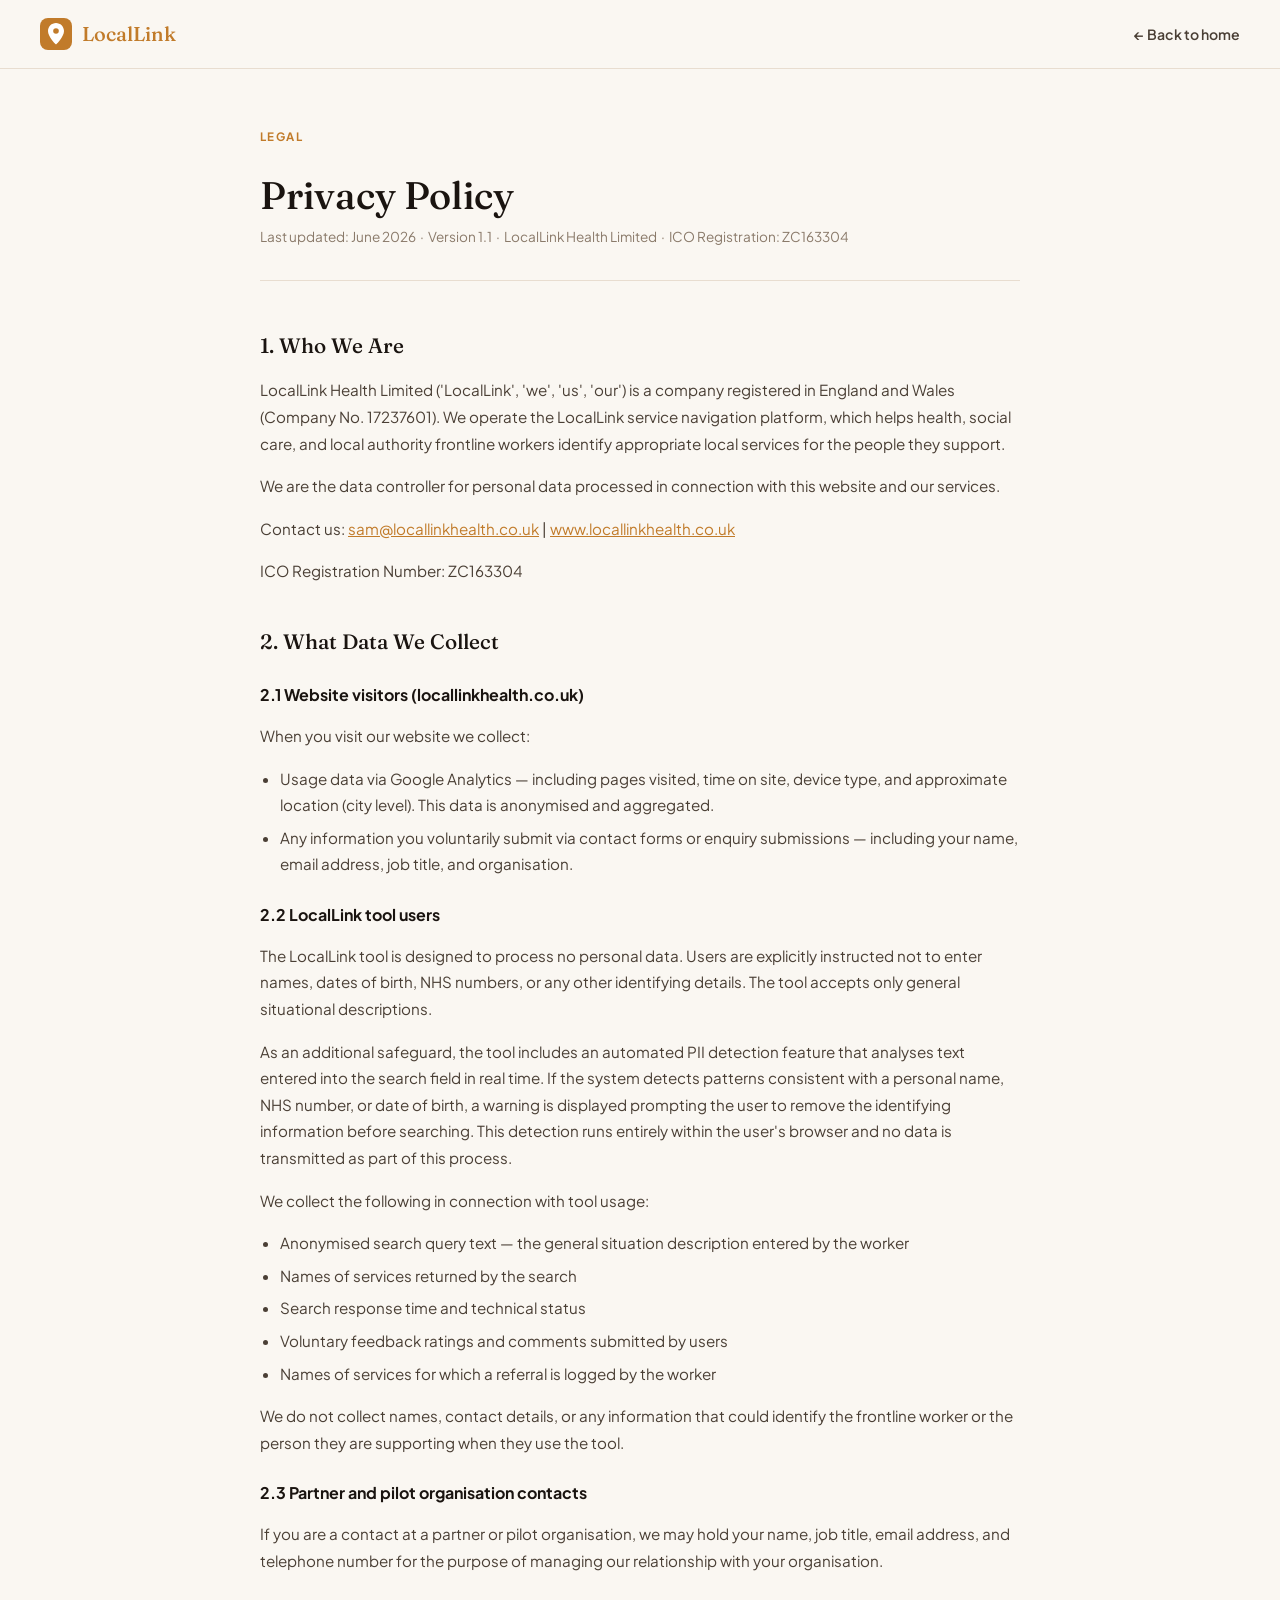
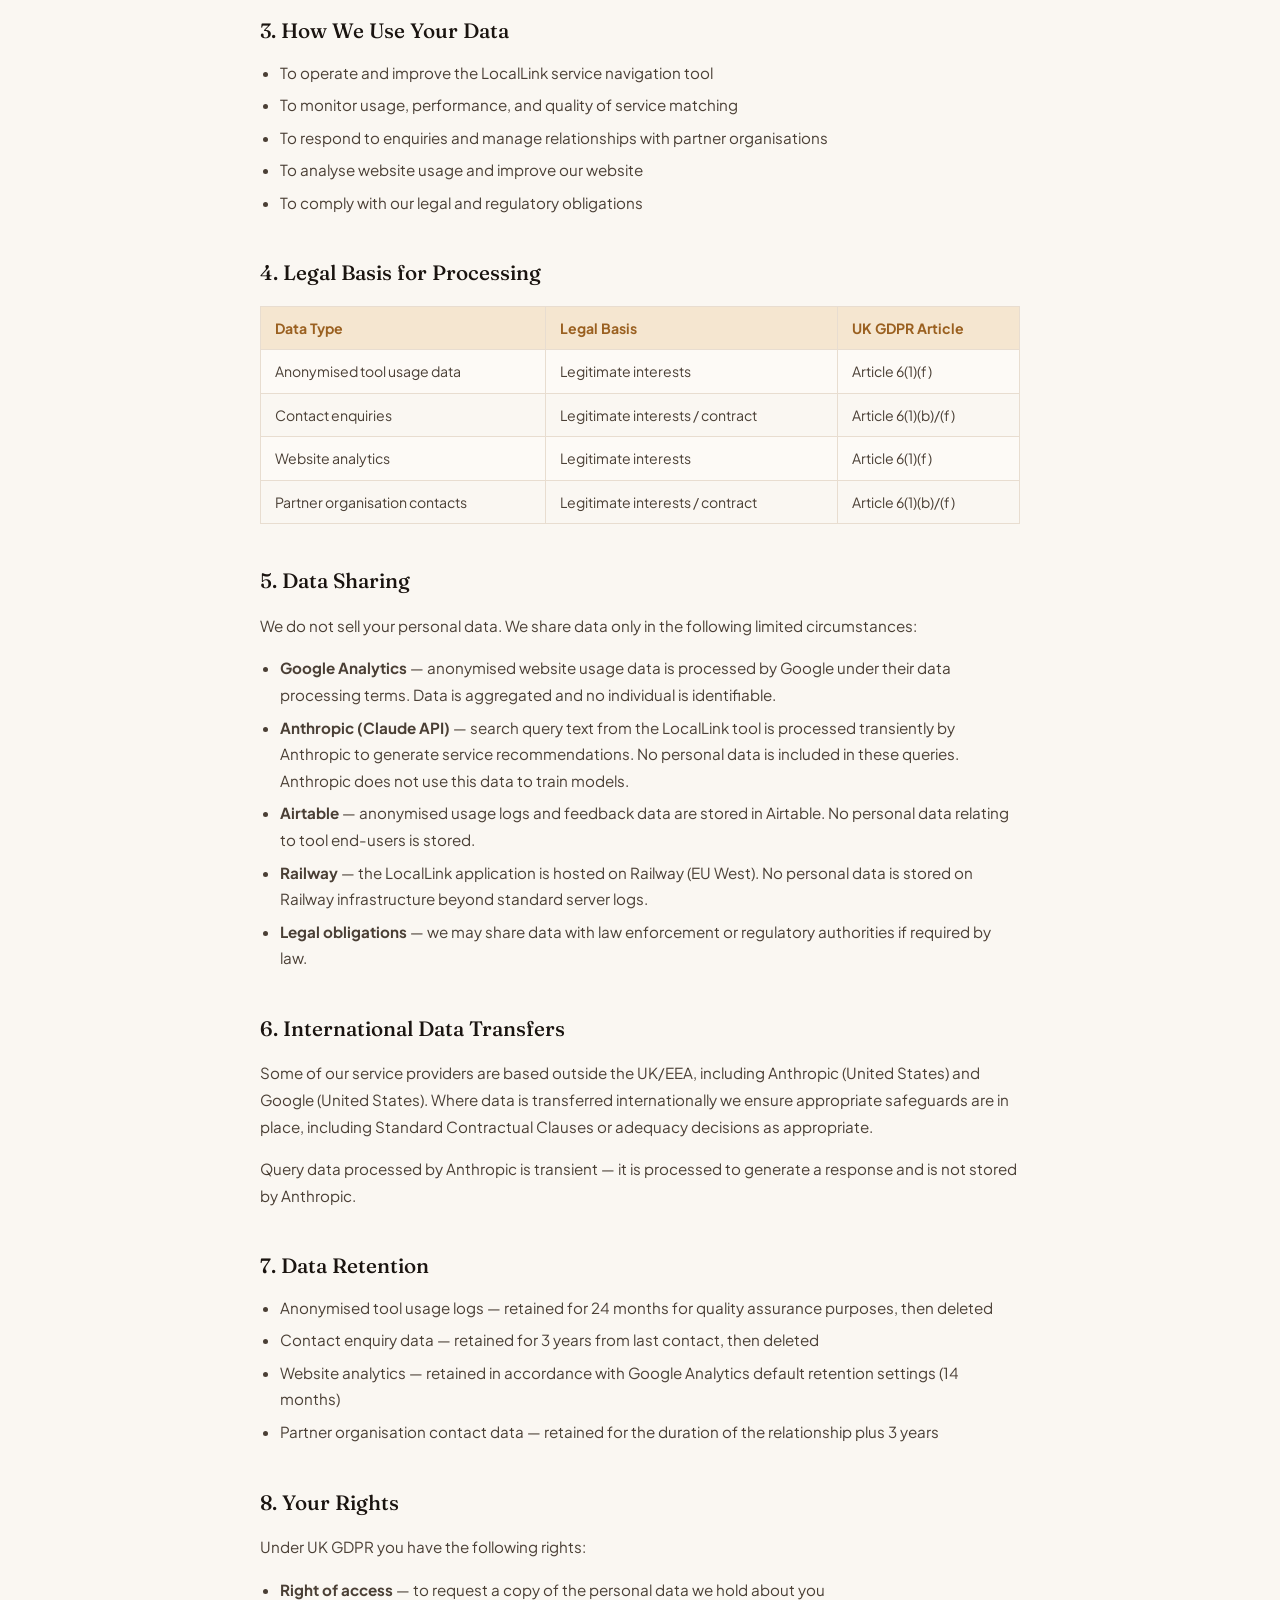
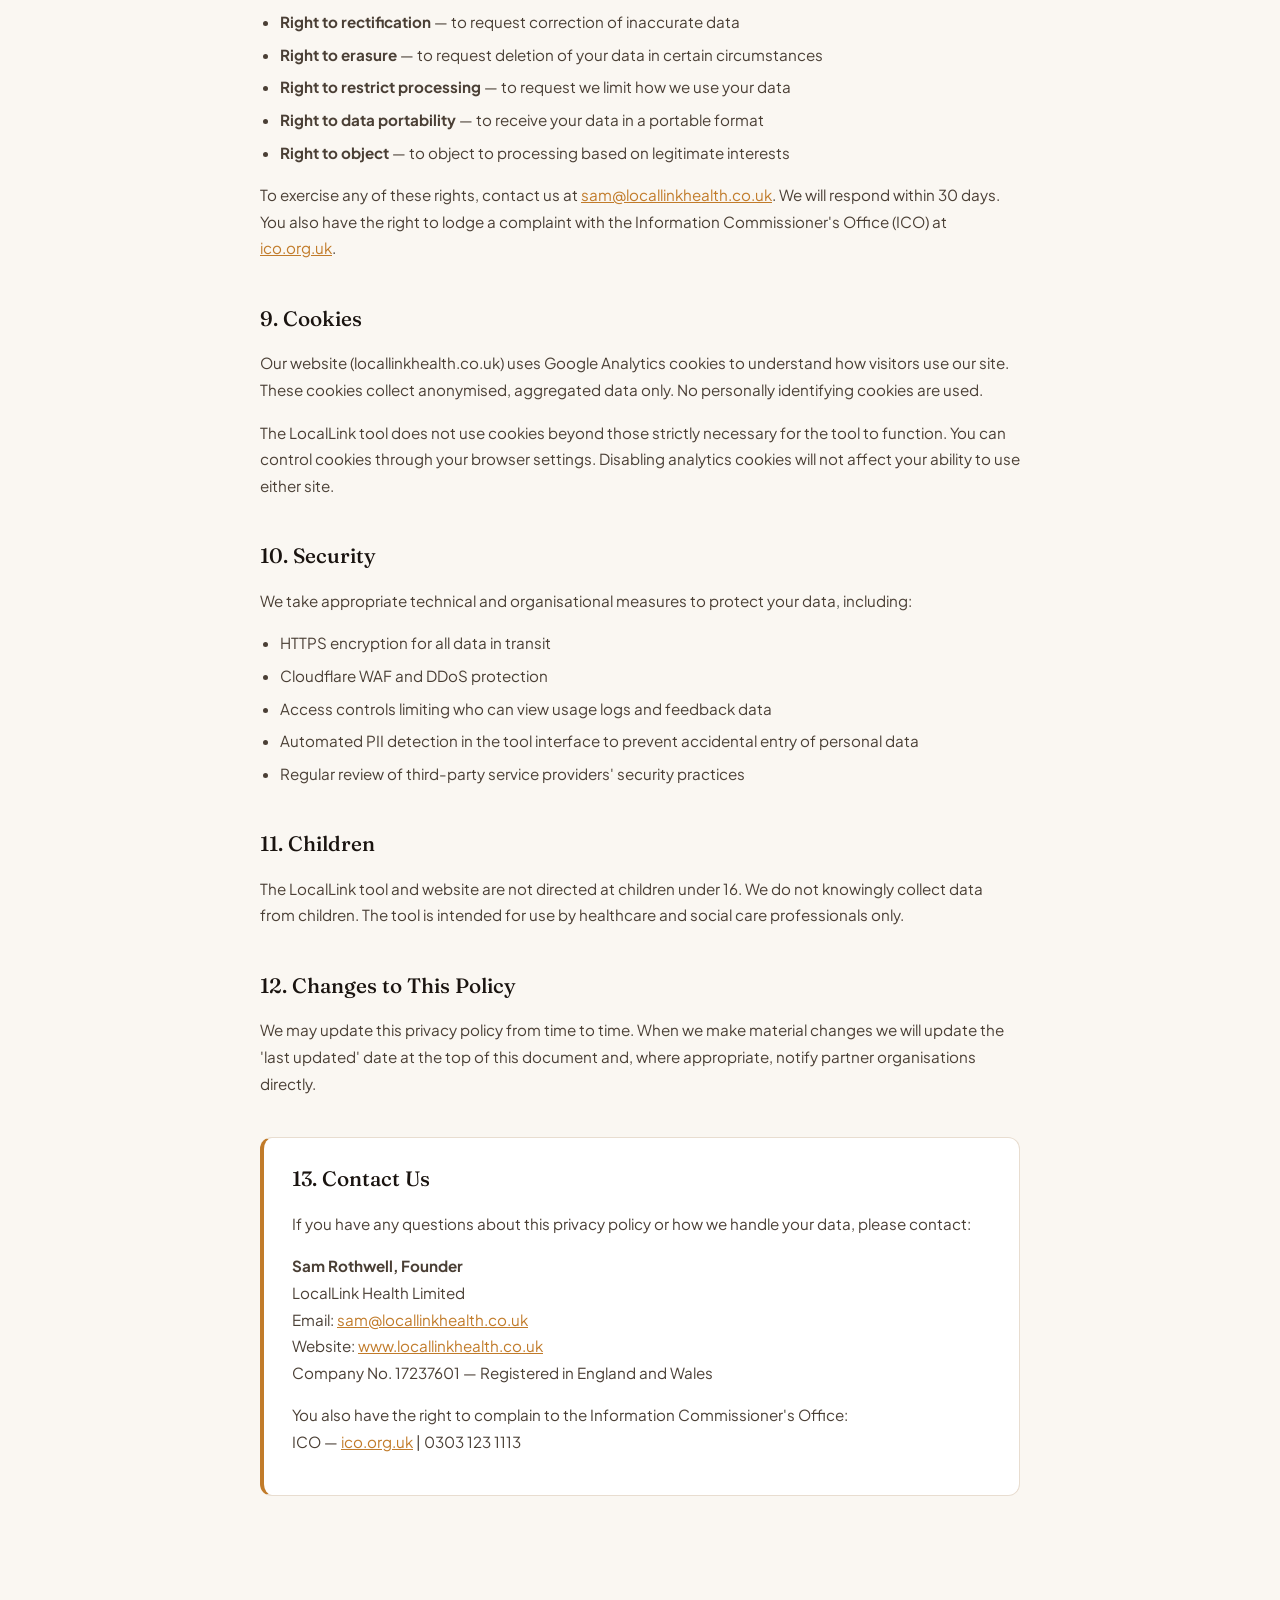
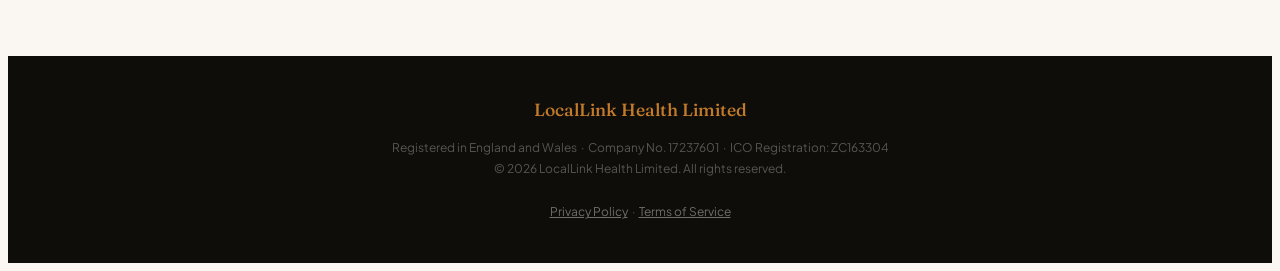
==== privacy-policy.html @ 7ea1e962 "Add files via upload" ====
<!DOCTYPE html>
<html lang="en">
<head>
  <meta charset="UTF-8">
  <meta name="viewport" content="width=device-width, initial-scale=1.0">
  <title>Privacy Policy — LocalLink Health</title>
  <link rel="icon" type="image/png" href="/locallink-icon-amber.png">
  <link rel="preconnect" href="https://fonts.googleapis.com">
  <link rel="preconnect" href="https://fonts.gstatic.com" crossorigin>
  <link href="https://fonts.googleapis.com/css2?family=Fraunces:ital,opsz,wght@0,9..144,300;0,9..144,500;0,9..144,700;1,9..144,300&family=Plus+Jakarta+Sans:wght@400;500;600;700&display=swap" rel="stylesheet">
  <style>
    :root {
      --amber:       #C17B2A;
      --amber-dark:  #9A6020;
      --amber-light: #F5E6D0;
      --amber-pale:  #FDFAF6;
      --cream:       #FAF7F2;
      --white:       #ffffff;
      --text:        #1A1410;
      --text-mid:    #4A3F35;
      --text-muted:  #8A7A6A;
      --border:      #E8DDD0;
    }

    body {
      font-family: 'Plus Jakarta Sans', sans-serif;
      background: var(--cream);
      color: var(--text);
      line-height: 1.6;
    }

    nav {
      position: fixed;
      top: 0; left: 0; right: 0;
      z-index: 100;
      padding: 18px 40px;
      display: flex;
      align-items: center;
      justify-content: space-between;
      background: rgba(250, 247, 242, 0.95);
      backdrop-filter: blur(12px);
      border-bottom: 1px solid var(--border);
    }

    .nav-brand {
      display: flex;
      align-items: center;
      gap: 10px;
      text-decoration: none;
    }

    .nav-icon {
      width: 32px; height: 32px;
      background: var(--amber);
      border-radius: 8px;
      display: flex; align-items: center; justify-content: center;
    }

    .nav-name {
      font-family: 'Fraunces', Georgia, serif;
      font-size: 1.25rem;
      font-weight: 500;
      color: var(--amber);
    }

    .nav-back {
      font-size: 0.88rem;
      font-weight: 600;
      color: var(--text-mid);
      text-decoration: none;
    }

    .nav-back:hover { color: var(--amber); }

    .page-content {
      max-width: 760px;
      margin: 0 auto;
      padding: 120px 40px 80px;
    }

    .page-eyebrow {
      font-size: 0.72rem;
      font-weight: 700;
      text-transform: uppercase;
      letter-spacing: 0.12em;
      color: var(--amber);
      margin-bottom: 12px;
    }

    h1 {
      font-family: 'Fraunces', Georgia, serif;
      font-size: 2.4rem;
      font-weight: 500;
      color: var(--text);
      line-height: 1.2;
      margin-bottom: 8px;
    }

    .meta {
      font-size: 0.85rem;
      color: var(--text-muted);
      margin-bottom: 48px;
      padding-bottom: 32px;
      border-bottom: 1px solid var(--border);
    }

    h2 {
      font-family: 'Fraunces', Georgia, serif;
      font-size: 1.3rem;
      font-weight: 500;
      color: var(--text);
      margin-top: 40px;
      margin-bottom: 12px;
    }

    h3 {
      font-size: 1rem;
      font-weight: 700;
      color: var(--text);
      margin-top: 24px;
      margin-bottom: 8px;
    }

    p {
      font-size: 0.95rem;
      color: var(--text-mid);
      line-height: 1.75;
      margin-bottom: 16px;
    }

    ul {
      margin: 0 0 16px 0;
      padding-left: 20px;
    }

    ul li {
      font-size: 0.95rem;
      color: var(--text-mid);
      line-height: 1.75;
      margin-bottom: 6px;
    }

    table {
      width: 100%;
      border-collapse: collapse;
      margin: 16px 0 24px;
      font-size: 0.88rem;
    }

    th {
      background: var(--amber-light);
      color: var(--amber-dark);
      font-weight: 700;
      padding: 10px 14px;
      text-align: left;
      border: 1px solid var(--border);
    }

    td {
      padding: 10px 14px;
      border: 1px solid var(--border);
      color: var(--text-mid);
      vertical-align: top;
    }

    tr:nth-child(even) td { background: var(--amber-pale); }

    .contact-box {
      background: var(--white);
      border: 1px solid var(--border);
      border-left: 4px solid var(--amber);
      border-radius: 12px;
      padding: 24px 28px;
      margin-top: 40px;
    }

    .contact-box h2 { margin-top: 0; }

    footer {
      background: #0F0D0A;
      padding: 40px;
      text-align: center;
      margin-top: 80px;
    }

    .footer-brand {
      font-family: 'Fraunces', Georgia, serif;
      font-size: 1.1rem;
      font-weight: 500;
      color: var(--amber);
      margin-bottom: 12px;
    }

    .footer-legal {
      font-size: 0.75rem;
      color: rgba(255,255,255,0.3);
      line-height: 1.8;
    }

    .footer-legal a {
      color: rgba(255,255,255,0.4);
      text-decoration: underline;
    }

    @media (max-width: 768px) {
      nav { padding: 16px 20px; }
      .page-content { padding: 100px 20px 60px; }
      h1 { font-size: 1.8rem; }
    }
  </style>
</head>
<body>

  <nav>
    <a href="/" class="nav-brand">
      <div class="nav-icon">
        <svg width="18" height="22" viewBox="0 0 18 22" fill="none">
          <path d="M9 0C4.58 0 1 3.58 1 8c0 5.5 7.1 12.72 7.4 13.04a.83.83 0 0 0 1.2 0C9.9 20.72 17 13.5 17 8c0-4.42-3.58-8-8-8z" fill="white"/>
          <circle cx="9" cy="8" r="2.8" fill="#C17B2A"/>
        </svg>
      </div>
      <span class="nav-name">LocalLink</span>
    </a>
    <a href="/" class="nav-back">← Back to home</a>
  </nav>

  <div class="page-content">

    <div class="page-eyebrow">Legal</div>
    <h1>Privacy Policy</h1>
    <div class="meta">Last updated: June 2026 &nbsp;·&nbsp; Version 1.1 &nbsp;·&nbsp; LocalLink Health Limited &nbsp;·&nbsp; ICO Registration: ZC163304</div>

    <h2>1. Who We Are</h2>
    <p>LocalLink Health Limited ('LocalLink', 'we', 'us', 'our') is a company registered in England and Wales (Company No. 17237601). We operate the LocalLink service navigation platform, which helps health, social care, and local authority frontline workers identify appropriate local services for the people they support.</p>
    <p>We are the data controller for personal data processed in connection with this website and our services.</p>
    <p>Contact us: <a href="mailto:sam@locallinkhealth.co.uk" style="color:var(--amber);">sam@locallinkhealth.co.uk</a> | <a href="https://www.locallinkhealth.co.uk" style="color:var(--amber);">www.locallinkhealth.co.uk</a></p>
    <p>ICO Registration Number: ZC163304</p>

    <h2>2. What Data We Collect</h2>

    <h3>2.1 Website visitors (locallinkhealth.co.uk)</h3>
    <p>When you visit our website we collect:</p>
    <ul>
      <li>Usage data via Google Analytics — including pages visited, time on site, device type, and approximate location (city level). This data is anonymised and aggregated.</li>
      <li>Any information you voluntarily submit via contact forms or enquiry submissions — including your name, email address, job title, and organisation.</li>
    </ul>

    <h3>2.2 LocalLink tool users</h3>
    <p>The LocalLink tool is designed to process no personal data. Users are explicitly instructed not to enter names, dates of birth, NHS numbers, or any other identifying details. The tool accepts only general situational descriptions.</p>
    <p>As an additional safeguard, the tool includes an automated PII detection feature that analyses text entered into the search field in real time. If the system detects patterns consistent with a personal name, NHS number, or date of birth, a warning is displayed prompting the user to remove the identifying information before searching. This detection runs entirely within the user's browser and no data is transmitted as part of this process.</p>
    <p>We collect the following in connection with tool usage:</p>
    <ul>
      <li>Anonymised search query text — the general situation description entered by the worker</li>
      <li>Names of services returned by the search</li>
      <li>Search response time and technical status</li>
      <li>Voluntary feedback ratings and comments submitted by users</li>
      <li>Names of services for which a referral is logged by the worker</li>
    </ul>
    <p>We do not collect names, contact details, or any information that could identify the frontline worker or the person they are supporting when they use the tool.</p>

    <h3>2.3 Partner and pilot organisation contacts</h3>
    <p>If you are a contact at a partner or pilot organisation, we may hold your name, job title, email address, and telephone number for the purpose of managing our relationship with your organisation.</p>

    <h2>3. How We Use Your Data</h2>
    <ul>
      <li>To operate and improve the LocalLink service navigation tool</li>
      <li>To monitor usage, performance, and quality of service matching</li>
      <li>To respond to enquiries and manage relationships with partner organisations</li>
      <li>To analyse website usage and improve our website</li>
      <li>To comply with our legal and regulatory obligations</li>
    </ul>

    <h2>4. Legal Basis for Processing</h2>
    <table>
      <tr><th>Data Type</th><th>Legal Basis</th><th>UK GDPR Article</th></tr>
      <tr><td>Anonymised tool usage data</td><td>Legitimate interests</td><td>Article 6(1)(f)</td></tr>
      <tr><td>Contact enquiries</td><td>Legitimate interests / contract</td><td>Article 6(1)(b)/(f)</td></tr>
      <tr><td>Website analytics</td><td>Legitimate interests</td><td>Article 6(1)(f)</td></tr>
      <tr><td>Partner organisation contacts</td><td>Legitimate interests / contract</td><td>Article 6(1)(b)/(f)</td></tr>
    </table>

    <h2>5. Data Sharing</h2>
    <p>We do not sell your personal data. We share data only in the following limited circumstances:</p>
    <ul>
      <li><strong>Google Analytics</strong> — anonymised website usage data is processed by Google under their data processing terms. Data is aggregated and no individual is identifiable.</li>
      <li><strong>Anthropic (Claude API)</strong> — search query text from the LocalLink tool is processed transiently by Anthropic to generate service recommendations. No personal data is included in these queries. Anthropic does not use this data to train models.</li>
      <li><strong>Airtable</strong> — anonymised usage logs and feedback data are stored in Airtable. No personal data relating to tool end-users is stored.</li>
      <li><strong>Railway</strong> — the LocalLink application is hosted on Railway (EU West). No personal data is stored on Railway infrastructure beyond standard server logs.</li>
      <li><strong>Legal obligations</strong> — we may share data with law enforcement or regulatory authorities if required by law.</li>
    </ul>

    <h2>6. International Data Transfers</h2>
    <p>Some of our service providers are based outside the UK/EEA, including Anthropic (United States) and Google (United States). Where data is transferred internationally we ensure appropriate safeguards are in place, including Standard Contractual Clauses or adequacy decisions as appropriate.</p>
    <p>Query data processed by Anthropic is transient — it is processed to generate a response and is not stored by Anthropic.</p>

    <h2>7. Data Retention</h2>
    <ul>
      <li>Anonymised tool usage logs — retained for 24 months for quality assurance purposes, then deleted</li>
      <li>Contact enquiry data — retained for 3 years from last contact, then deleted</li>
      <li>Website analytics — retained in accordance with Google Analytics default retention settings (14 months)</li>
      <li>Partner organisation contact data — retained for the duration of the relationship plus 3 years</li>
    </ul>

    <h2>8. Your Rights</h2>
    <p>Under UK GDPR you have the following rights:</p>
    <ul>
      <li><strong>Right of access</strong> — to request a copy of the personal data we hold about you</li>
      <li><strong>Right to rectification</strong> — to request correction of inaccurate data</li>
      <li><strong>Right to erasure</strong> — to request deletion of your data in certain circumstances</li>
      <li><strong>Right to restrict processing</strong> — to request we limit how we use your data</li>
      <li><strong>Right to data portability</strong> — to receive your data in a portable format</li>
      <li><strong>Right to object</strong> — to object to processing based on legitimate interests</li>
    </ul>
    <p>To exercise any of these rights, contact us at <a href="mailto:sam@locallinkhealth.co.uk" style="color:var(--amber);">sam@locallinkhealth.co.uk</a>. We will respond within 30 days. You also have the right to lodge a complaint with the Information Commissioner's Office (ICO) at <a href="https://ico.org.uk" style="color:var(--amber);">ico.org.uk</a>.</p>

    <h2>9. Cookies</h2>
    <p>Our website (locallinkhealth.co.uk) uses Google Analytics cookies to understand how visitors use our site. These cookies collect anonymised, aggregated data only. No personally identifying cookies are used.</p>
    <p>The LocalLink tool does not use cookies beyond those strictly necessary for the tool to function. You can control cookies through your browser settings. Disabling analytics cookies will not affect your ability to use either site.</p>

    <h2>10. Security</h2>
    <p>We take appropriate technical and organisational measures to protect your data, including:</p>
    <ul>
      <li>HTTPS encryption for all data in transit</li>
      <li>Cloudflare WAF and DDoS protection</li>
      <li>Access controls limiting who can view usage logs and feedback data</li>
      <li>Automated PII detection in the tool interface to prevent accidental entry of personal data</li>
      <li>Regular review of third-party service providers' security practices</li>
    </ul>

    <h2>11. Children</h2>
    <p>The LocalLink tool and website are not directed at children under 16. We do not knowingly collect data from children. The tool is intended for use by healthcare and social care professionals only.</p>

    <h2>12. Changes to This Policy</h2>
    <p>We may update this privacy policy from time to time. When we make material changes we will update the 'last updated' date at the top of this document and, where appropriate, notify partner organisations directly.</p>

    <div class="contact-box">
      <h2>13. Contact Us</h2>
      <p>If you have any questions about this privacy policy or how we handle your data, please contact:</p>
      <p><strong>Sam Rothwell, Founder</strong><br>
      LocalLink Health Limited<br>
      Email: <a href="mailto:sam@locallinkhealth.co.uk" style="color:var(--amber);">sam@locallinkhealth.co.uk</a><br>
      Website: <a href="https://www.locallinkhealth.co.uk" style="color:var(--amber);">www.locallinkhealth.co.uk</a><br>
      Company No. 17237601 — Registered in England and Wales</p>
      <p>You also have the right to complain to the Information Commissioner's Office:<br>
      ICO — <a href="https://ico.org.uk" style="color:var(--amber);">ico.org.uk</a> | 0303 123 1113</p>
    </div>

  </div>

  <footer>
    <div class="footer-brand">LocalLink Health Limited</div>
    <div class="footer-legal">
      Registered in England and Wales &nbsp;·&nbsp; Company No. 17237601 &nbsp;·&nbsp; ICO Registration: ZC163304<br>
      © 2026 LocalLink Health Limited. All rights reserved.<br><br>
      <a href="/privacy-policy.html">Privacy Policy</a>
      &nbsp;·&nbsp;
      <a href="/terms-of-service.html">Terms of Service</a>
    </div>
  </footer>

</body>
</html>
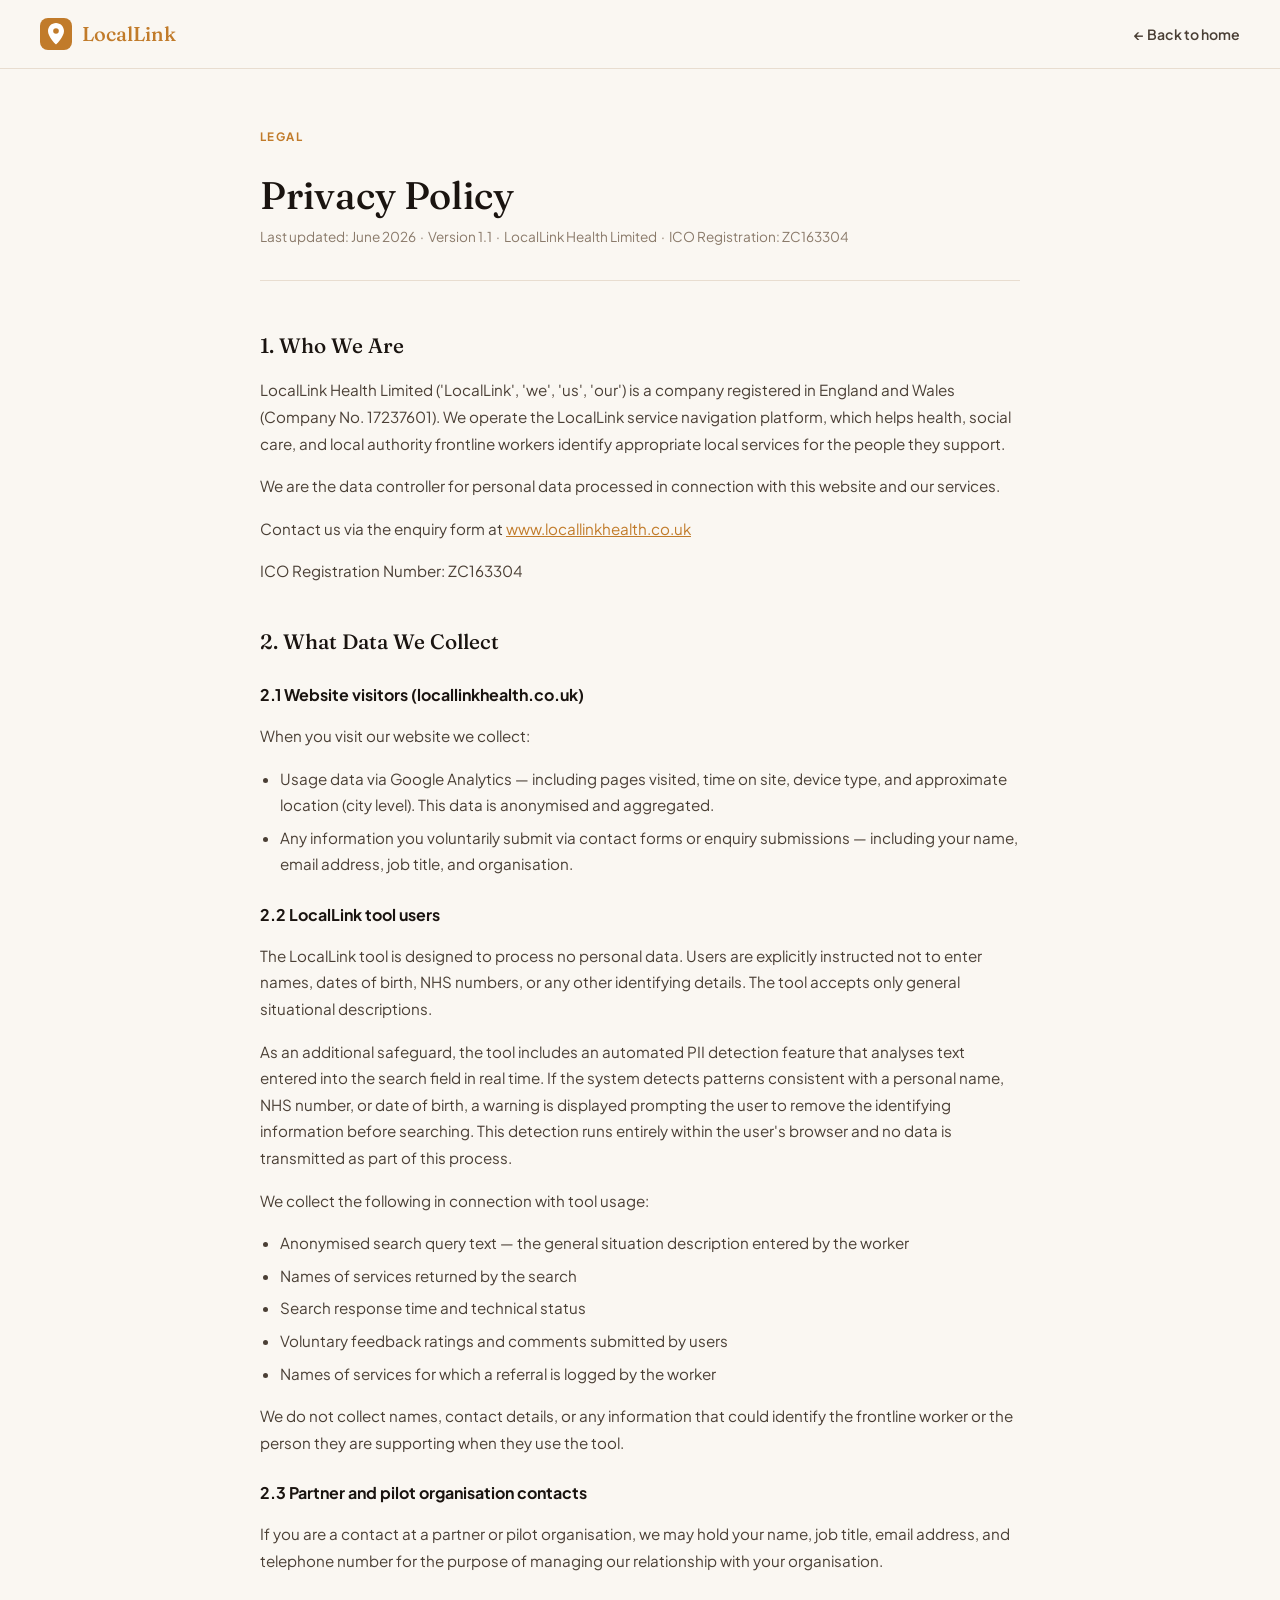
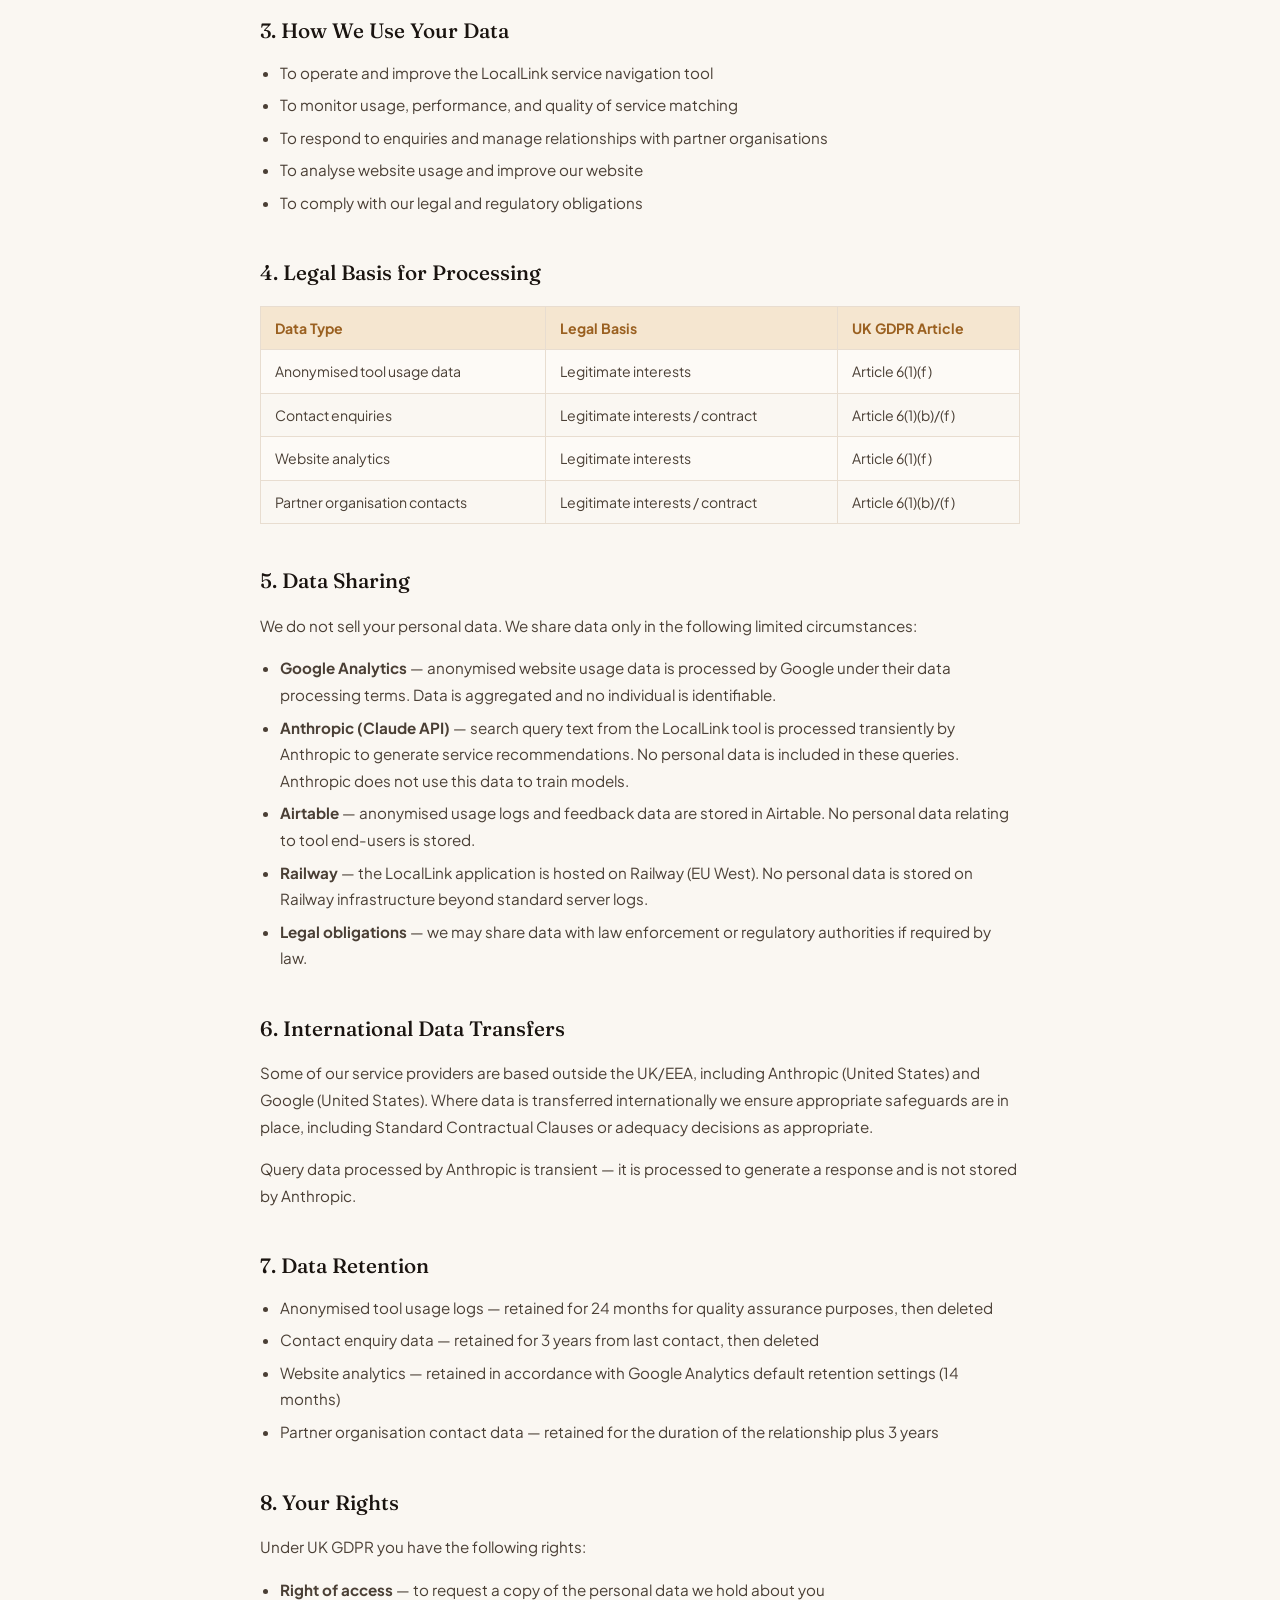
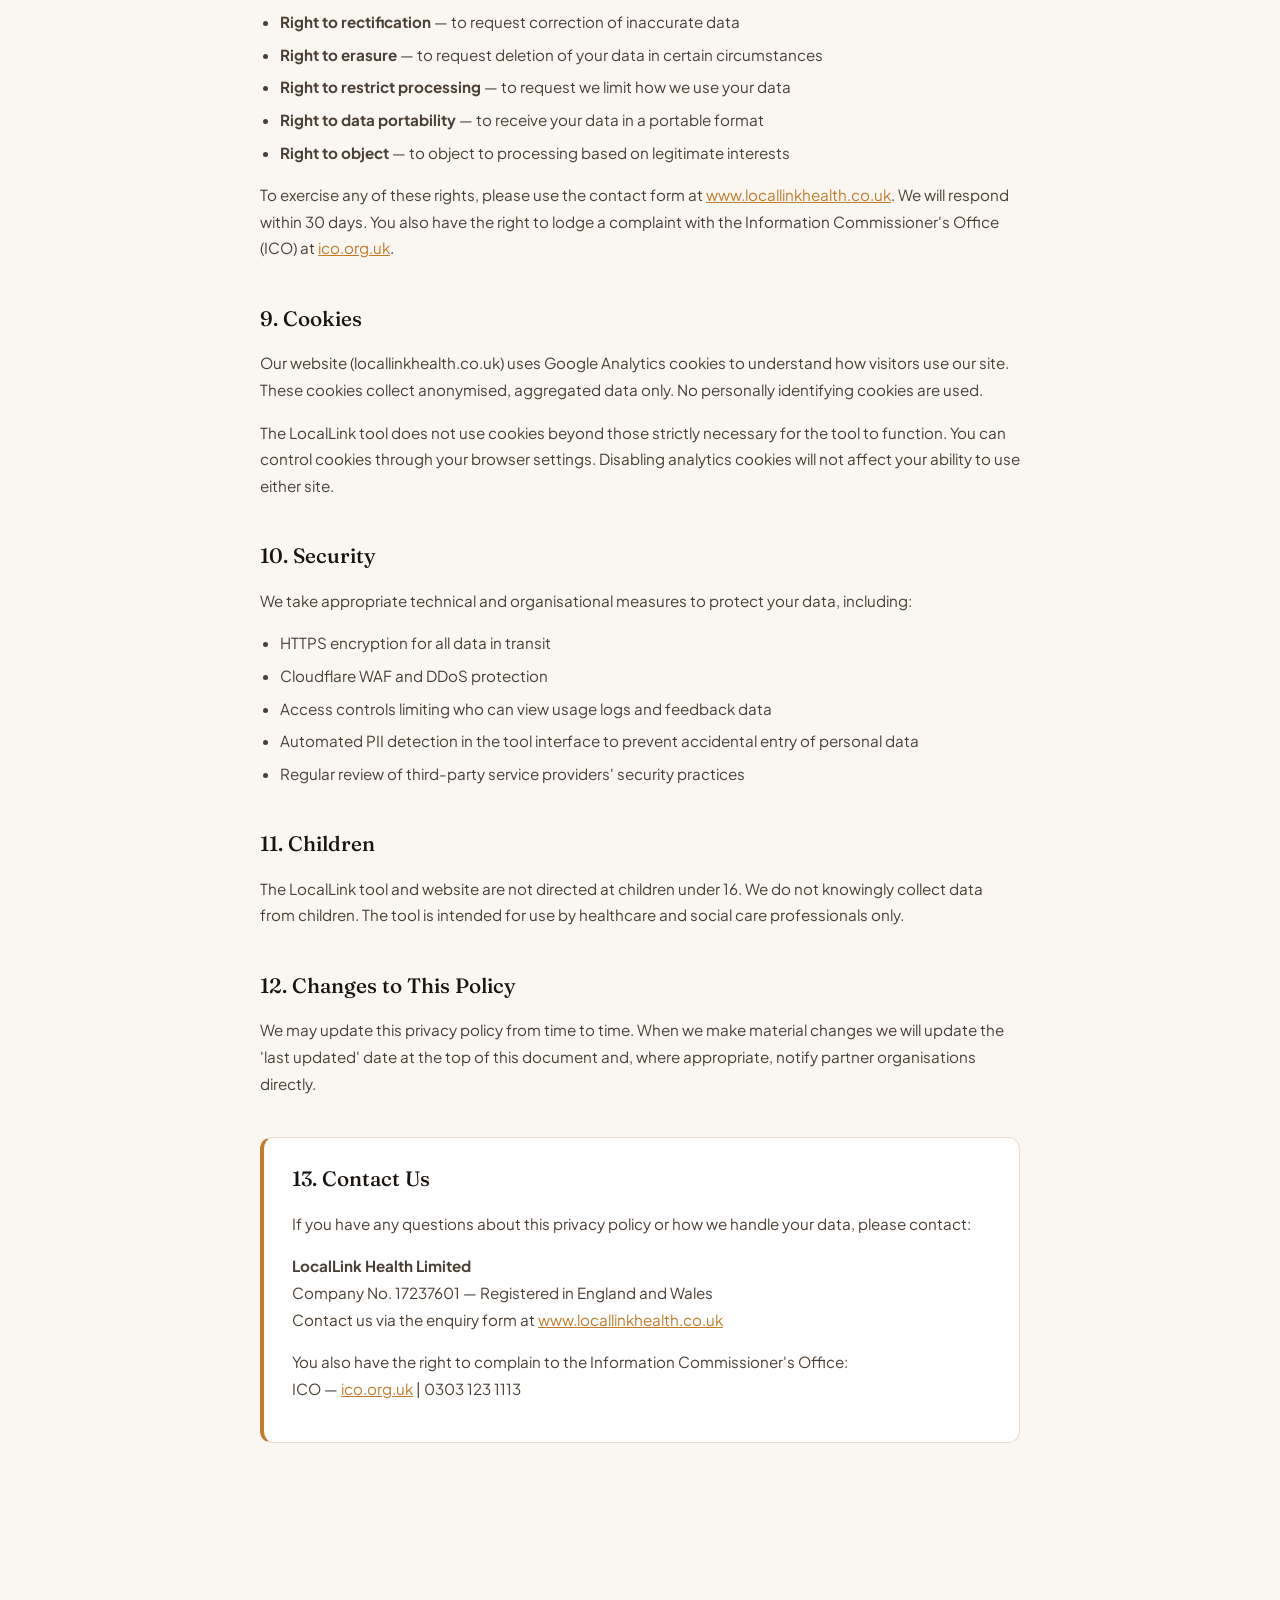
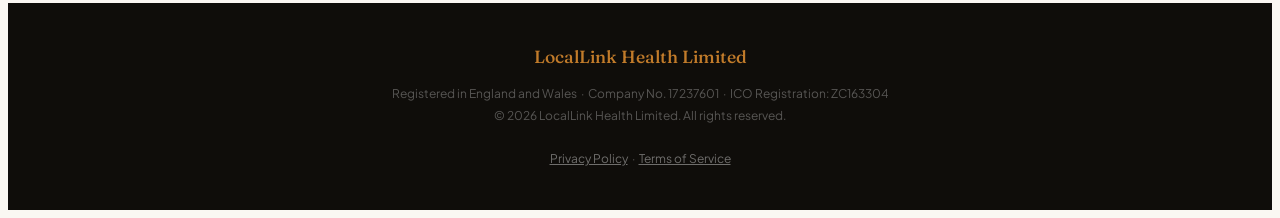
==== commit d17ba1b9: "Add files via upload" ====
--- a/privacy-policy.html
+++ b/privacy-policy.html
@@ -233,7 +233,7 @@
     <h2>1. Who We Are</h2>
     <p>LocalLink Health Limited ('LocalLink', 'we', 'us', 'our') is a company registered in England and Wales (Company No. 17237601). We operate the LocalLink service navigation platform, which helps health, social care, and local authority frontline workers identify appropriate local services for the people they support.</p>
     <p>We are the data controller for personal data processed in connection with this website and our services.</p>
-    <p>Contact us: <a href="mailto:sam@locallinkhealth.co.uk" style="color:var(--amber);">sam@locallinkhealth.co.uk</a> | <a href="https://www.locallinkhealth.co.uk" style="color:var(--amber);">www.locallinkhealth.co.uk</a></p>
+    <p>Contact us via the enquiry form at <a href="https://www.locallinkhealth.co.uk/#contact" style="color:var(--amber);">www.locallinkhealth.co.uk</a></p>
     <p>ICO Registration Number: ZC163304</p>
 
     <h2>2. What Data We Collect</h2>
@@ -311,7 +311,7 @@
       <li><strong>Right to data portability</strong> — to receive your data in a portable format</li>
       <li><strong>Right to object</strong> — to object to processing based on legitimate interests</li>
     </ul>
-    <p>To exercise any of these rights, contact us at <a href="mailto:sam@locallinkhealth.co.uk" style="color:var(--amber);">sam@locallinkhealth.co.uk</a>. We will respond within 30 days. You also have the right to lodge a complaint with the Information Commissioner's Office (ICO) at <a href="https://ico.org.uk" style="color:var(--amber);">ico.org.uk</a>.</p>
+    <p>To exercise any of these rights, please use the contact form at <a href="https://www.locallinkhealth.co.uk/#contact" style="color:var(--amber);">www.locallinkhealth.co.uk</a>. We will respond within 30 days. You also have the right to lodge a complaint with the Information Commissioner's Office (ICO) at <a href="https://ico.org.uk" style="color:var(--amber);">ico.org.uk</a>.</p>
 
     <h2>9. Cookies</h2>
     <p>Our website (locallinkhealth.co.uk) uses Google Analytics cookies to understand how visitors use our site. These cookies collect anonymised, aggregated data only. No personally identifying cookies are used.</p>
@@ -336,11 +336,9 @@
     <div class="contact-box">
       <h2>13. Contact Us</h2>
       <p>If you have any questions about this privacy policy or how we handle your data, please contact:</p>
-      <p><strong>Sam Rothwell, Founder</strong><br>
-      LocalLink Health Limited<br>
-      Email: <a href="mailto:sam@locallinkhealth.co.uk" style="color:var(--amber);">sam@locallinkhealth.co.uk</a><br>
-      Website: <a href="https://www.locallinkhealth.co.uk" style="color:var(--amber);">www.locallinkhealth.co.uk</a><br>
-      Company No. 17237601 — Registered in England and Wales</p>
+      <p><strong>LocalLink Health Limited</strong><br>
+      Company No. 17237601 — Registered in England and Wales<br>
+      Contact us via the enquiry form at <a href="https://www.locallinkhealth.co.uk/#contact" style="color:var(--amber);">www.locallinkhealth.co.uk</a></p>
       <p>You also have the right to complain to the Information Commissioner's Office:<br>
       ICO — <a href="https://ico.org.uk" style="color:var(--amber);">ico.org.uk</a> | 0303 123 1113</p>
     </div>
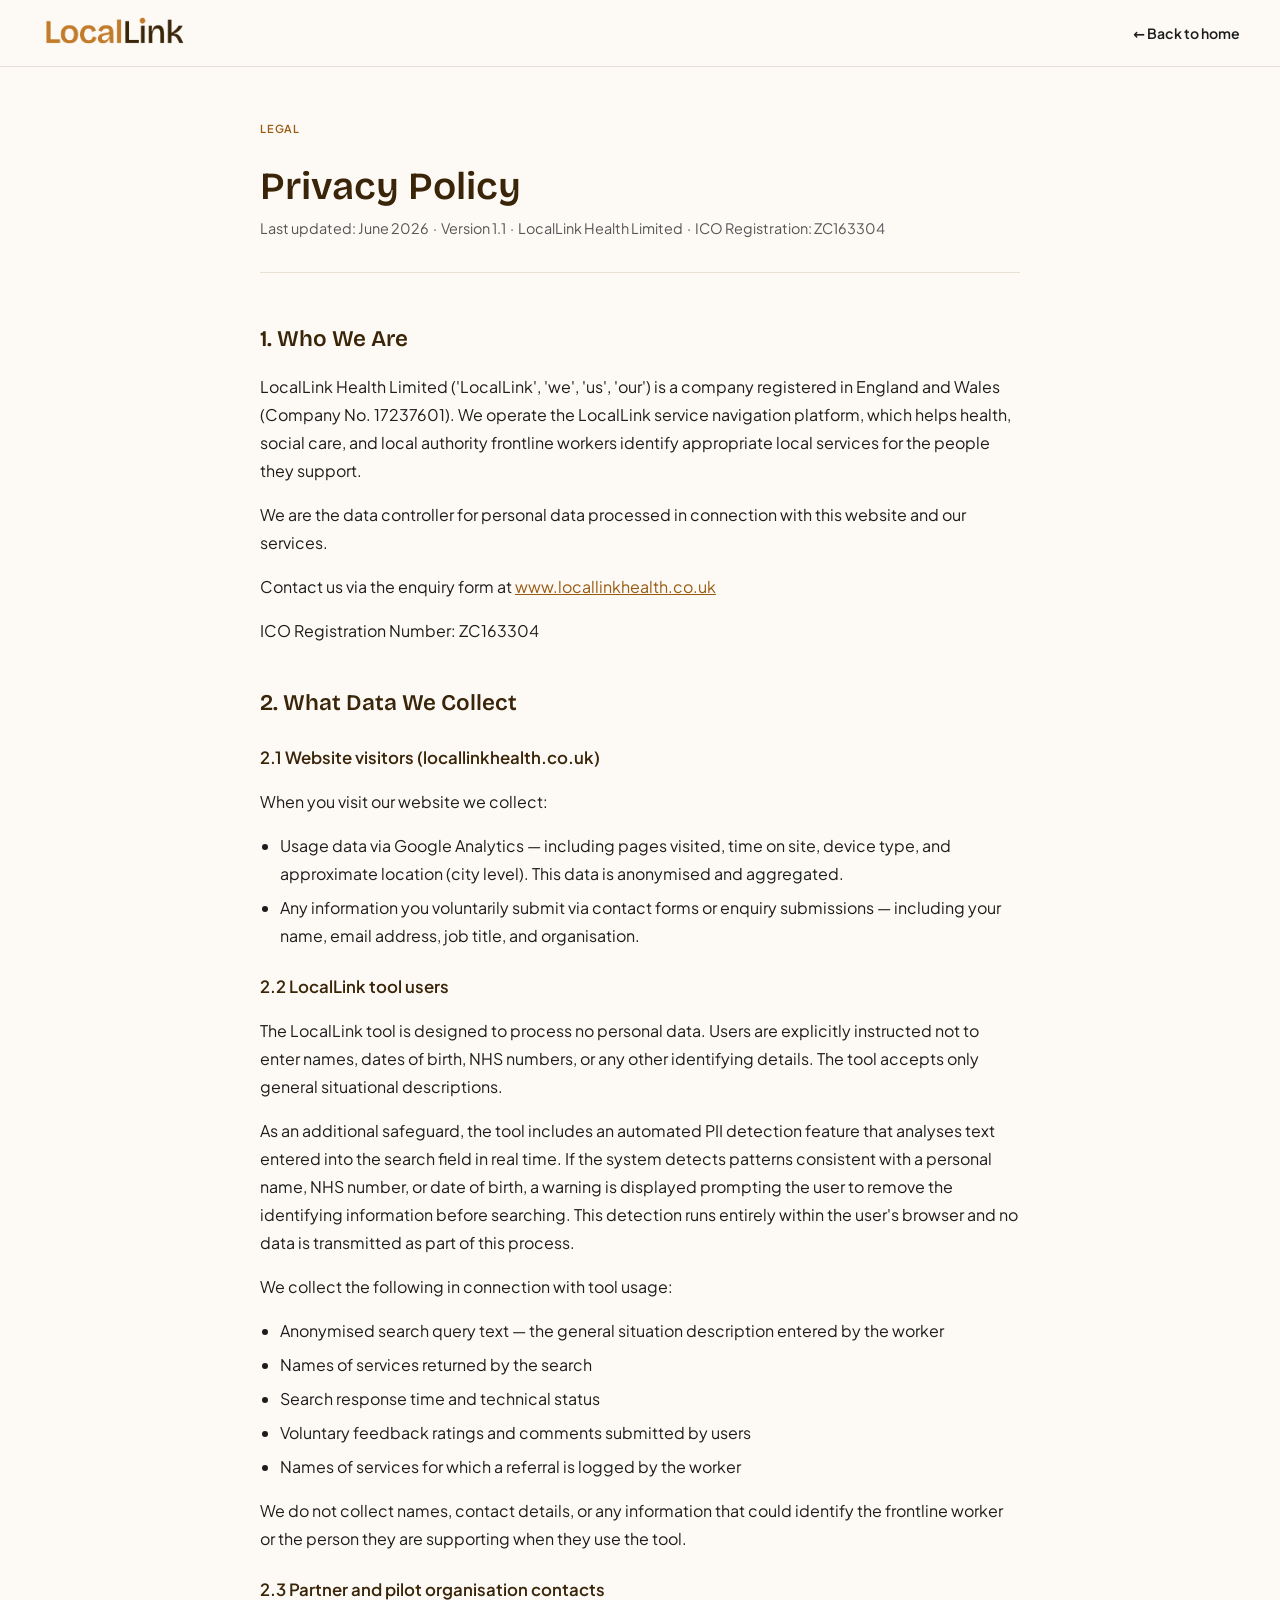
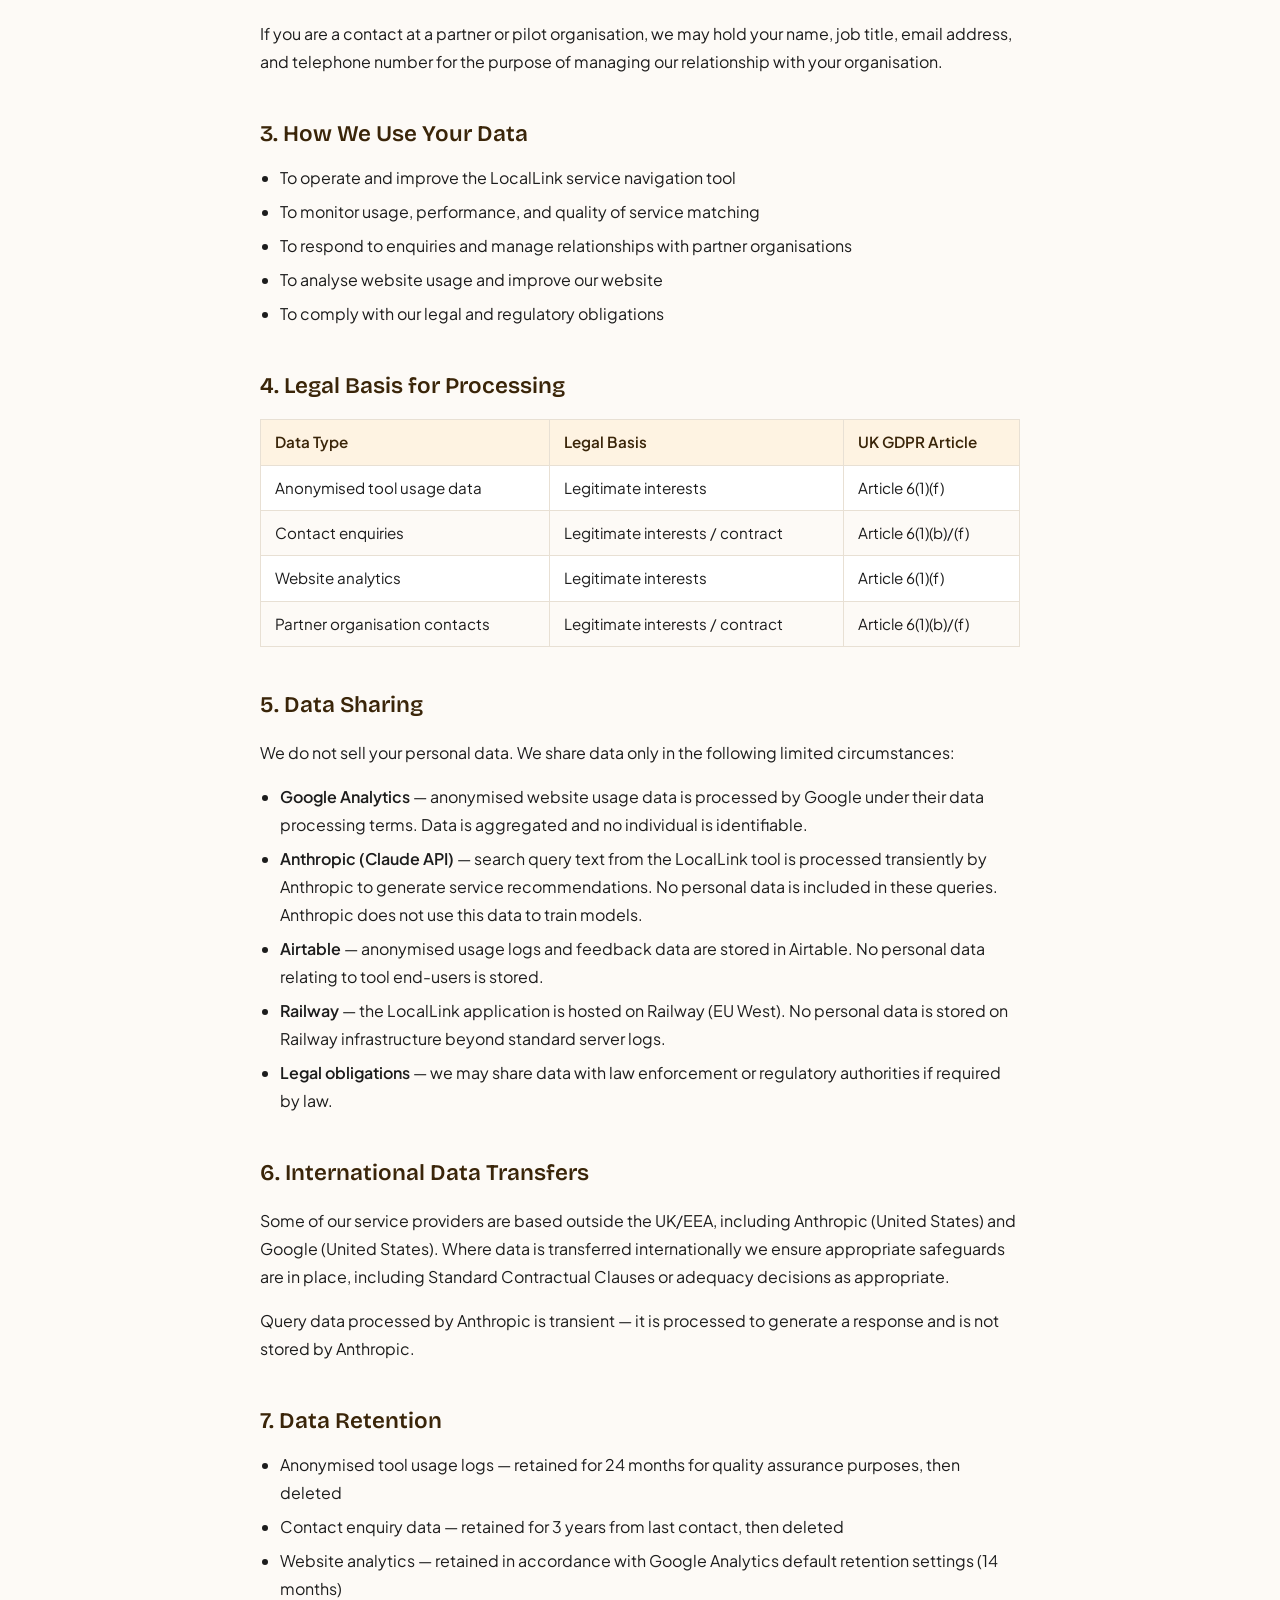
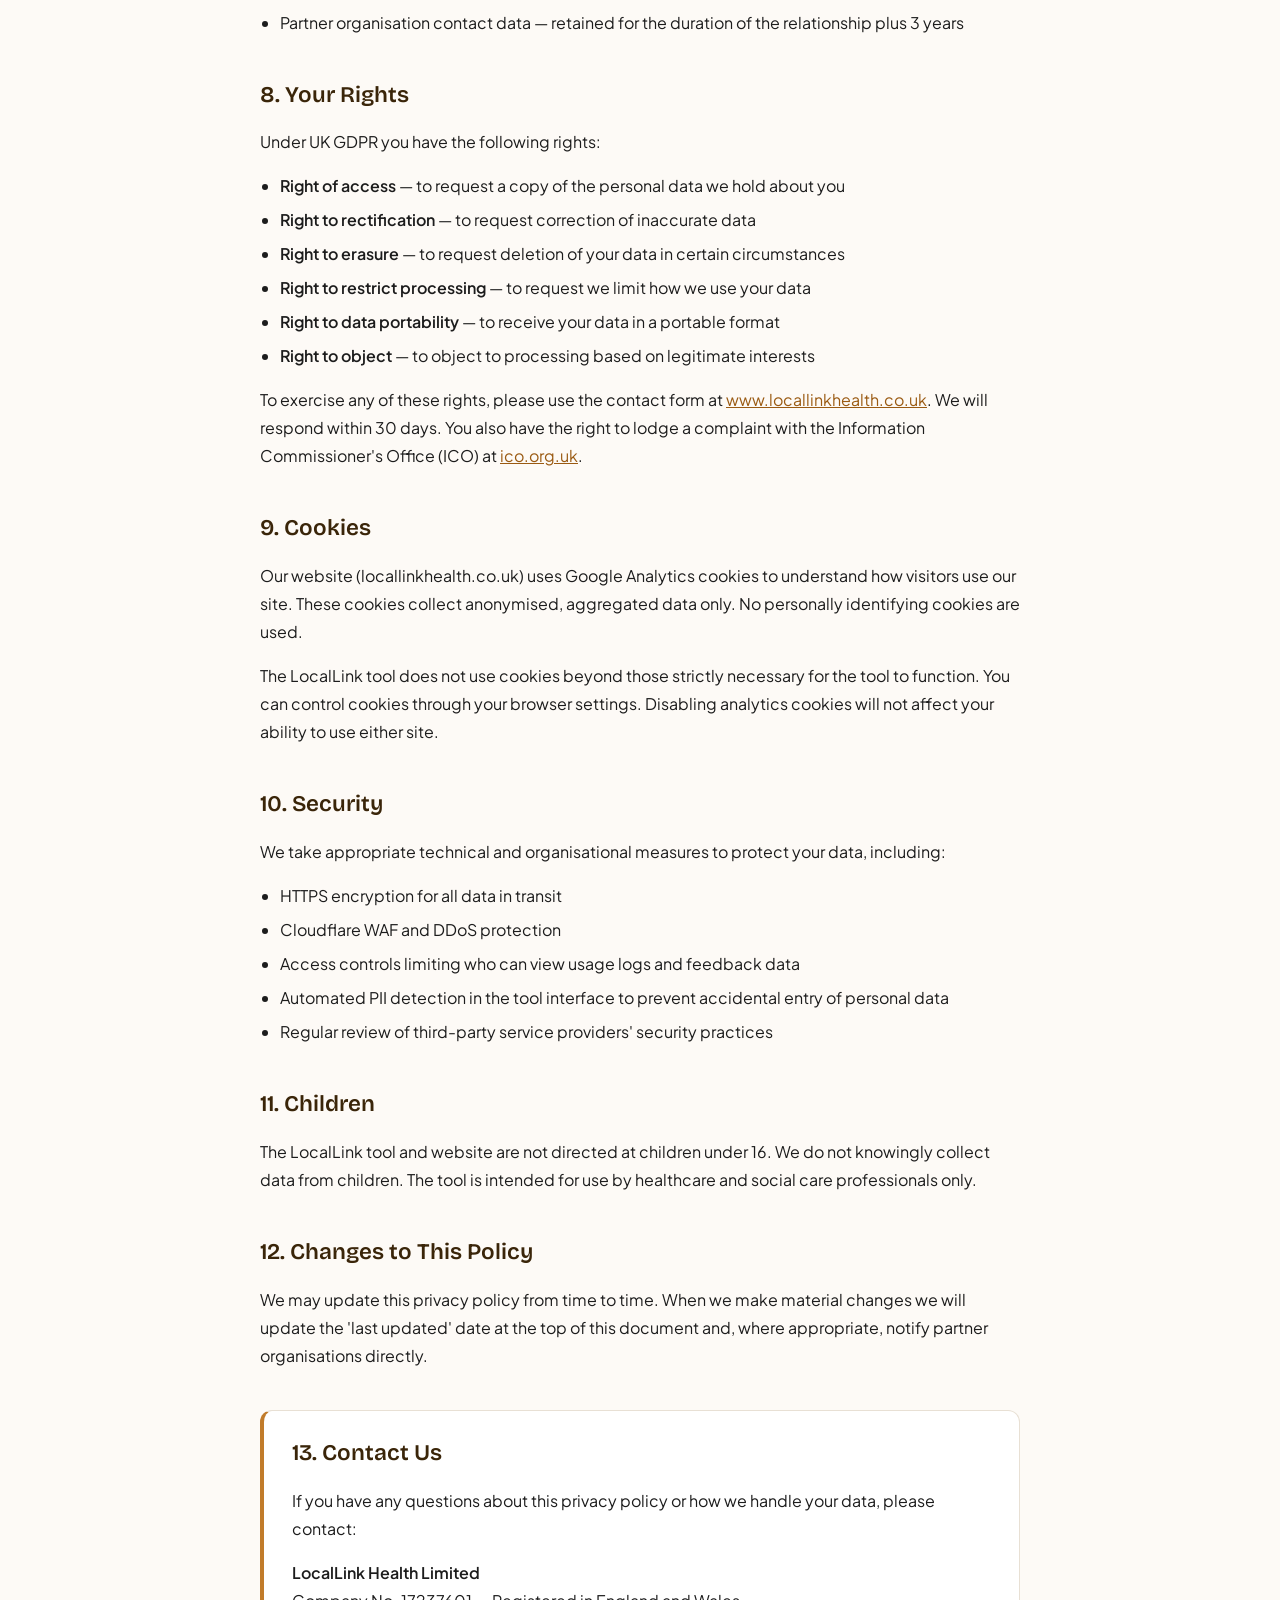
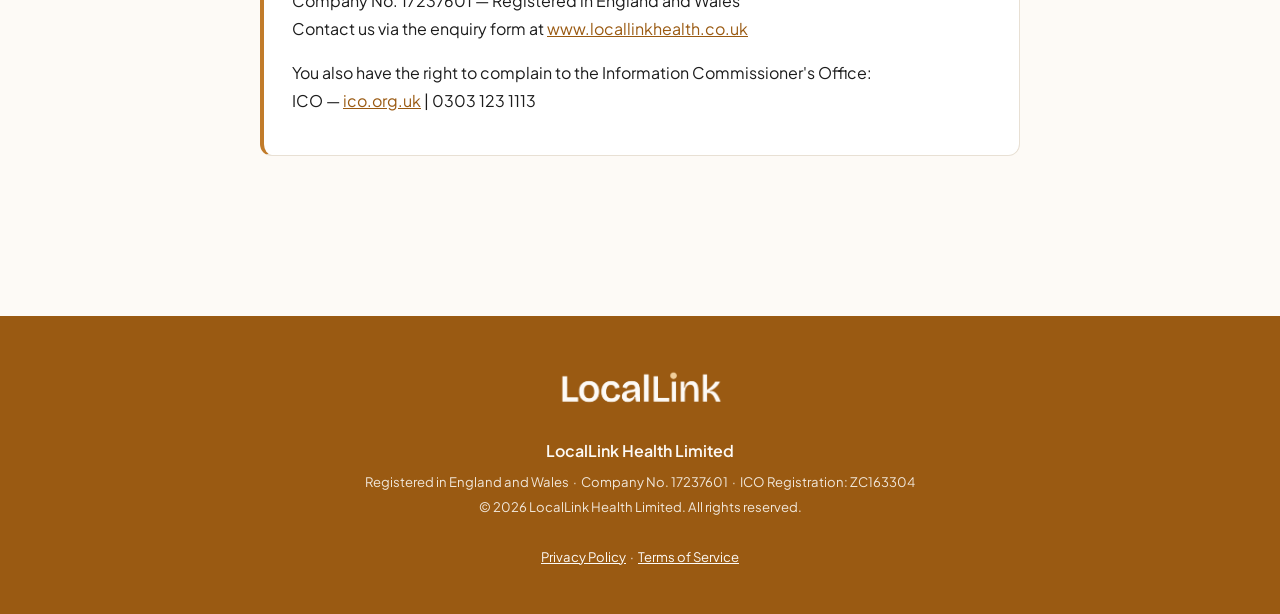
==== commit 40c80afe: "Add files via upload" ====
--- a/privacy-policy.html
+++ b/privacy-policy.html
@@ -4,26 +4,34 @@
   <meta charset="UTF-8">
   <meta name="viewport" content="width=device-width, initial-scale=1.0">
   <title>Privacy Policy — LocalLink Health</title>
-  <link rel="icon" type="image/png" href="/locallink-icon-amber.png">
-  <link rel="preconnect" href="https://fonts.googleapis.com">
-  <link rel="preconnect" href="https://fonts.gstatic.com" crossorigin>
-  <link href="https://fonts.googleapis.com/css2?family=Fraunces:ital,opsz,wght@0,9..144,300;0,9..144,500;0,9..144,700;1,9..144,300&family=Plus+Jakarta+Sans:wght@400;500;600;700&display=swap" rel="stylesheet">
+  <meta name="theme-color" content="#9A5A12">
+  <link rel="icon" type="image/png" sizes="32x32" href="/brand/locallink-app-icon-32.png">
+  <link rel="apple-touch-icon" href="/brand/locallink-app-icon-180.png">
+  <link rel="preload" href="/fonts/BricolageGrotesque-600.woff2" as="font" type="font/woff2" crossorigin>
+  <link rel="preload" href="/fonts/PlusJakartaSans-400.woff2" as="font" type="font/woff2" crossorigin>
+  <link rel="stylesheet" href="/fonts/fonts.css">
   <style>
     :root {
-      --amber:       #C17B2A;
-      --amber-dark:  #9A6020;
-      --amber-light: #F5E6D0;
+      /* LocalLink brand v2.0. --amber is Deep Amber for text, links and buttons. */
+      --amber:       #9A5A12;
+      --accent:      #C17B2A;
+      --amber-dark:  #3A2509;
+      --brown:       #3A2509;
+      --amber-light: #FEF3E2;
       --amber-pale:  #FDFAF6;
-      --cream:       #FAF7F2;
+      --cream:       #FDFAF6;
       --white:       #ffffff;
-      --text:        #1A1410;
-      --text-mid:    #4A3F35;
-      --text-muted:  #8A7A6A;
-      --border:      #E8DDD0;
+      --text:        #1C1C1C;
+      --text-mid:    #1C1C1C;
+      --text-muted:  #555555;
+      --border:      #E8E0D4;
+      --display:     'Bricolage Grotesque', 'Plus Jakarta Sans', system-ui, sans-serif;
     }
 
     body {
-      font-family: 'Plus Jakarta Sans', sans-serif;
+      margin: 0;
+      font-family: 'Plus Jakarta Sans', system-ui, -apple-system, 'Segoe UI', sans-serif;
+      font-weight: 400;
       background: var(--cream);
       color: var(--text);
       line-height: 1.6;
@@ -33,11 +41,11 @@
       position: fixed;
       top: 0; left: 0; right: 0;
       z-index: 100;
-      padding: 18px 40px;
+      padding: 14px 40px;
       display: flex;
       align-items: center;
       justify-content: space-between;
-      background: rgba(250, 247, 242, 0.95);
+      background: rgba(253, 250, 246, 0.95);
       backdrop-filter: blur(12px);
       border-bottom: 1px solid var(--border);
     }
@@ -49,24 +57,12 @@
       text-decoration: none;
     }
 
-    .nav-icon {
-      width: 32px; height: 32px;
-      background: var(--amber);
-      border-radius: 8px;
-      display: flex; align-items: center; justify-content: center;
-    }
-
-    .nav-name {
-      font-family: 'Fraunces', Georgia, serif;
-      font-size: 1.25rem;
-      font-weight: 500;
-      color: var(--amber);
-    }
+    .nav-logo { height: 38px; width: auto; display: block; }
 
     .nav-back {
       font-size: 0.88rem;
       font-weight: 600;
-      color: var(--text-mid);
+      color: var(--text);
       text-decoration: none;
     }
 
@@ -79,25 +75,25 @@
     }
 
     .page-eyebrow {
-      font-size: 0.72rem;
-      font-weight: 700;
+      font-size: 0.6875rem;
+      font-weight: 600;
       text-transform: uppercase;
-      letter-spacing: 0.12em;
+      letter-spacing: 0.8px;
       color: var(--amber);
       margin-bottom: 12px;
     }
 
     h1 {
-      font-family: 'Fraunces', Georgia, serif;
+      font-family: var(--display);
       font-size: 2.4rem;
-      font-weight: 500;
-      color: var(--text);
+      font-weight: 600;
+      color: var(--brown);
       line-height: 1.2;
       margin-bottom: 8px;
     }
 
     .meta {
-      font-size: 0.85rem;
+      font-size: 0.9rem;
       color: var(--text-muted);
       margin-bottom: 48px;
       padding-bottom: 32px;
@@ -105,24 +101,24 @@
     }
 
     h2 {
-      font-family: 'Fraunces', Georgia, serif;
-      font-size: 1.3rem;
-      font-weight: 500;
-      color: var(--text);
+      font-family: var(--display);
+      font-size: 1.4rem;
+      font-weight: 600;
+      color: var(--brown);
       margin-top: 40px;
       margin-bottom: 12px;
     }
 
     h3 {
-      font-size: 1rem;
-      font-weight: 700;
-      color: var(--text);
+      font-size: 1.05rem;
+      font-weight: 600;
+      color: var(--brown);
       margin-top: 24px;
       margin-bottom: 8px;
     }
 
     p {
-      font-size: 0.95rem;
+      font-size: 1rem;
       color: var(--text-mid);
       line-height: 1.75;
       margin-bottom: 16px;
@@ -134,7 +130,7 @@
     }
 
     ul li {
-      font-size: 0.95rem;
+      font-size: 1rem;
       color: var(--text-mid);
       line-height: 1.75;
       margin-bottom: 6px;
@@ -144,12 +140,12 @@
       width: 100%;
       border-collapse: collapse;
       margin: 16px 0 24px;
-      font-size: 0.88rem;
+      font-size: 0.95rem;
     }
 
     th {
       background: var(--amber-light);
-      color: var(--amber-dark);
+      color: var(--brown);
       font-weight: 700;
       padding: 10px 14px;
       text-align: left;
@@ -163,12 +159,12 @@
       vertical-align: top;
     }
 
-    tr:nth-child(even) td { background: var(--amber-pale); }
+    tr:nth-child(even) td { background: var(--white); }
 
     .contact-box {
       background: var(--white);
       border: 1px solid var(--border);
-      border-left: 4px solid var(--amber);
+      border-left: 4px solid var(--accent);
       border-radius: 12px;
       padding: 24px 28px;
       margin-top: 40px;
@@ -177,30 +173,27 @@
     .contact-box h2 { margin-top: 0; }
 
     footer {
-      background: #0F0D0A;
-      padding: 40px;
+      background: var(--amber);   /* Deep Amber, reversed logo */
+      padding: 52px 40px 44px;
       text-align: center;
       margin-top: 80px;
     }
 
-    .footer-brand {
-      font-family: 'Fraunces', Georgia, serif;
-      font-size: 1.1rem;
-      font-weight: 500;
-      color: var(--amber);
-      margin-bottom: 12px;
-    }
+    .footer-logo { height: 44px; width: auto; display: inline-block; margin-bottom: 20px; }
 
     .footer-legal {
-      font-size: 0.75rem;
-      color: rgba(255,255,255,0.3);
-      line-height: 1.8;
+      font-size: 0.82rem;
+      color: rgba(253,250,246,0.88);
+      line-height: 1.9;
     }
 
     .footer-legal a {
-      color: rgba(255,255,255,0.4);
+      color: var(--cream);
       text-decoration: underline;
     }
+
+    a:focus-visible { outline: 3px solid var(--amber); outline-offset: 2px; }
+    footer a:focus-visible { outline-color: #fff; }
 
     @media (max-width: 768px) {
       nav { padding: 16px 20px; }
@@ -213,13 +206,7 @@
 
   <nav>
     <a href="/" class="nav-brand">
-      <div class="nav-icon">
-        <svg width="18" height="22" viewBox="0 0 18 22" fill="none">
-          <path d="M9 0C4.58 0 1 3.58 1 8c0 5.5 7.1 12.72 7.4 13.04a.83.83 0 0 0 1.2 0C9.9 20.72 17 13.5 17 8c0-4.42-3.58-8-8-8z" fill="white"/>
-          <circle cx="9" cy="8" r="2.8" fill="#C17B2A"/>
-        </svg>
-      </div>
-      <span class="nav-name">LocalLink</span>
+      <img src="/brand/locallink-primary.png" alt="LocalLink" class="nav-logo">
     </a>
     <a href="/" class="nav-back">← Back to home</a>
   </nav>
@@ -346,7 +333,8 @@
   </div>
 
   <footer>
-    <div class="footer-brand">LocalLink Health Limited</div>
+    <img class="footer-logo" src="/brand/locallink-reversed.png" alt="LocalLink">
+    <div style="color:#FDFAF6;font-weight:600;margin-bottom:6px;">LocalLink Health Limited</div>
     <div class="footer-legal">
       Registered in England and Wales &nbsp;·&nbsp; Company No. 17237601 &nbsp;·&nbsp; ICO Registration: ZC163304<br>
       © 2026 LocalLink Health Limited. All rights reserved.<br><br>
--- a/fonts/fonts.css
+++ b/fonts/fonts.css
@@ -0,0 +1,7 @@
+/* Place this file next to the font files. */
+@font-face{font-family:'Bricolage Grotesque';font-weight:500;font-display:swap;src:url('BricolageGrotesque-500.woff2') format('woff2'),url('BricolageGrotesque-500.woff') format('woff')}
+@font-face{font-family:'Bricolage Grotesque';font-weight:600;font-display:swap;src:url('BricolageGrotesque-600.woff2') format('woff2'),url('BricolageGrotesque-600.woff') format('woff')}
+@font-face{font-family:'Bricolage Grotesque';font-weight:700;font-display:swap;src:url('BricolageGrotesque-700.woff2') format('woff2'),url('BricolageGrotesque-700.woff') format('woff')}
+@font-face{font-family:'Plus Jakarta Sans';font-weight:400;font-display:swap;src:url('PlusJakartaSans-400.woff2') format('woff2'),url('PlusJakartaSans-400.woff') format('woff')}
+@font-face{font-family:'Plus Jakarta Sans';font-weight:500;font-display:swap;src:url('PlusJakartaSans-500.woff2') format('woff2'),url('PlusJakartaSans-500.woff') format('woff')}
+@font-face{font-family:'Plus Jakarta Sans';font-weight:600;font-display:swap;src:url('PlusJakartaSans-600.woff2') format('woff2'),url('PlusJakartaSans-600.woff') format('woff')}
